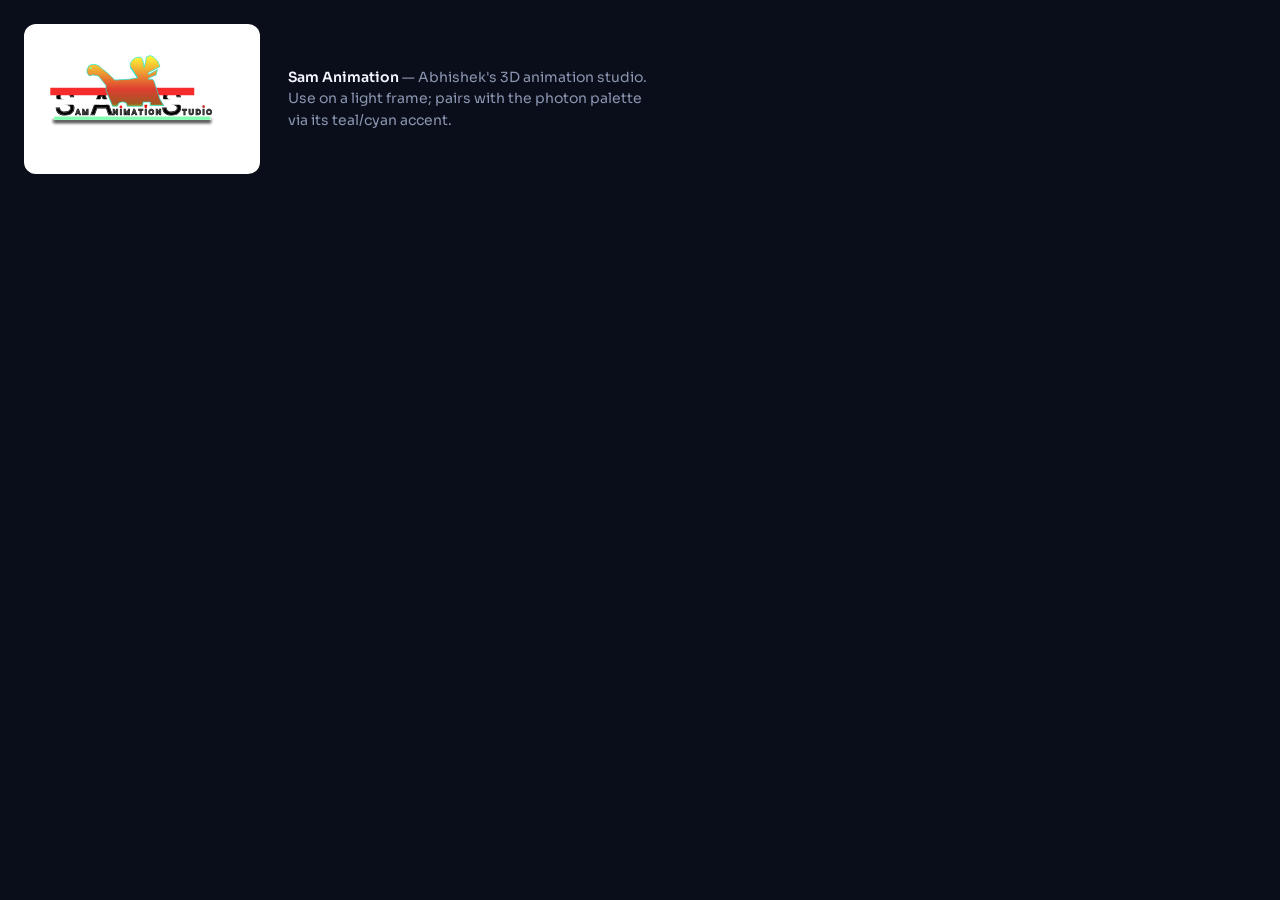
==== guidelines/brand-logo.html @ 16ea1803 "Adding everything" ====
<!-- @dsCard group="Brand" viewport="700x200" name="Sam Animation logo" subtitle="Studio mark — secondary brand asset" -->
<!DOCTYPE html>
<html lang="en">
<head>
<meta charset="UTF-8" />
<link rel="stylesheet" href="../styles.css" />
<style>
  body { margin:0; background:var(--bg); padding:24px; display:flex; align-items:center; gap:28px; }
  .frame { background:#fff; border-radius:var(--r-md); padding:14px 18px; display:grid; place-items:center; }
  .frame img { width:200px; height:auto; display:block; }
  .note { font-family:var(--font-body); color:var(--text-mid); font-size:14px; max-width:36ch; }
  .note b { color:var(--text-hi); font-weight:600; }
</style>
</head>
<body>
  <div class="frame"><img src="../assets/sam-animation-logo.svg" alt="Sam Animation studio logo" /></div>
  <p class="note"><b>Sam Animation</b> — Abhishek's 3D animation studio. Use on a light frame; pairs with the photon palette via its teal/cyan accent.</p>
</body>
</html>
---- styles.css ----
/* ============================================================
   Abhishek Singh — Portfolio Design System
   Global entry point. Consumers link THIS file only.
   Keep this file as @import lines exclusively.
   ============================================================ */

@import url("tokens/fonts.css");
@import url("tokens/colors.css");
@import url("tokens/typography.css");
@import url("tokens/spacing.css");
@import url("tokens/effects.css");
@import url("tokens/base.css");
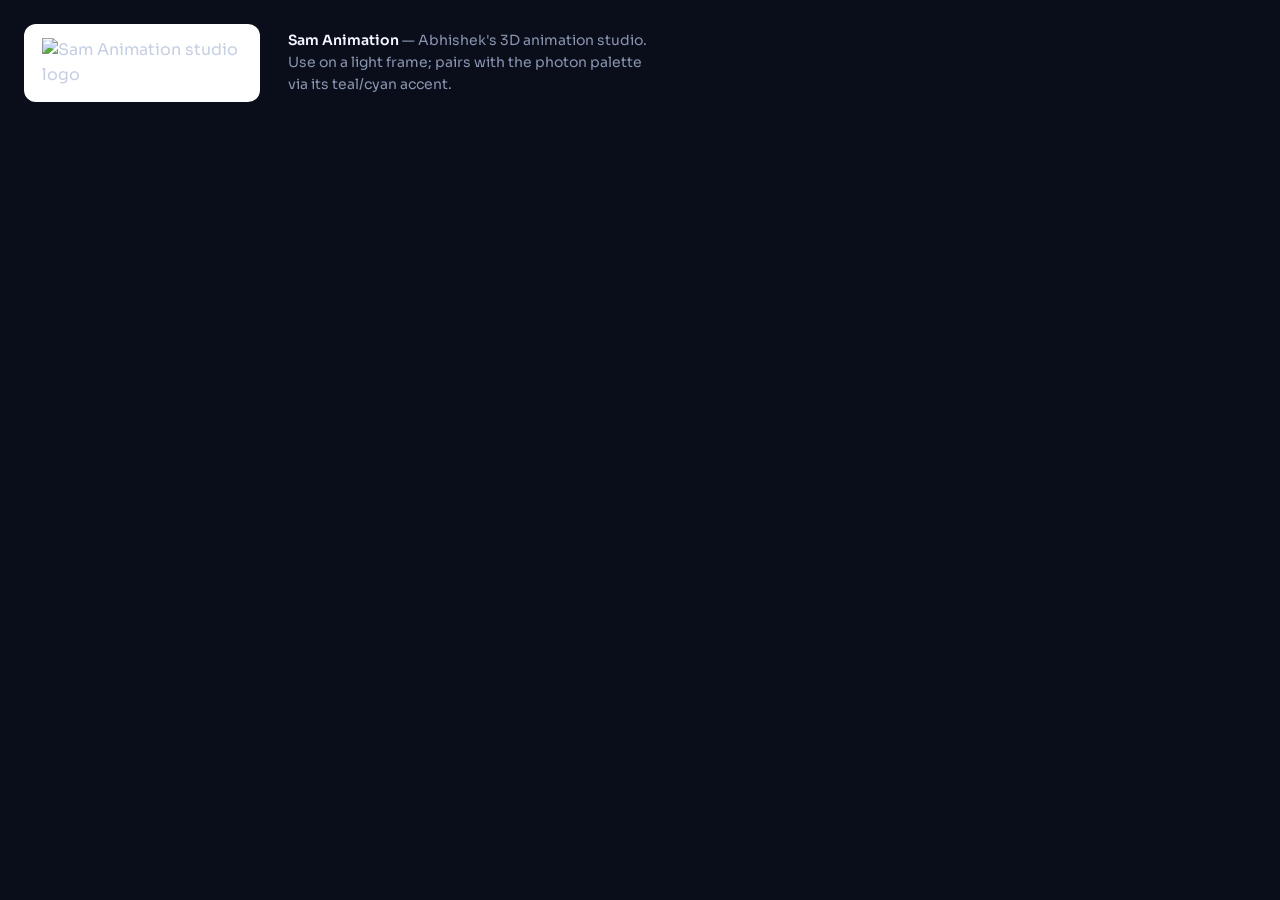
==== commit 2abc1ae2: "removed unnecessary things" ====
--- a/guidelines/brand-logo.html
+++ b/guidelines/brand-logo.html
@@ -13,7 +13,7 @@
 </style>
 </head>
 <body>
-  <div class="frame"><img src="../assets/sam-animation-logo.svg" alt="Sam Animation studio logo" /></div>
+  <div class="frame"><img src="../assets/logo_for_sam_animation_studio.png" alt="Sam Animation studio logo" /></div>
   <p class="note"><b>Sam Animation</b> — Abhishek's 3D animation studio. Use on a light frame; pairs with the photon palette via its teal/cyan accent.</p>
 </body>
 </html>
